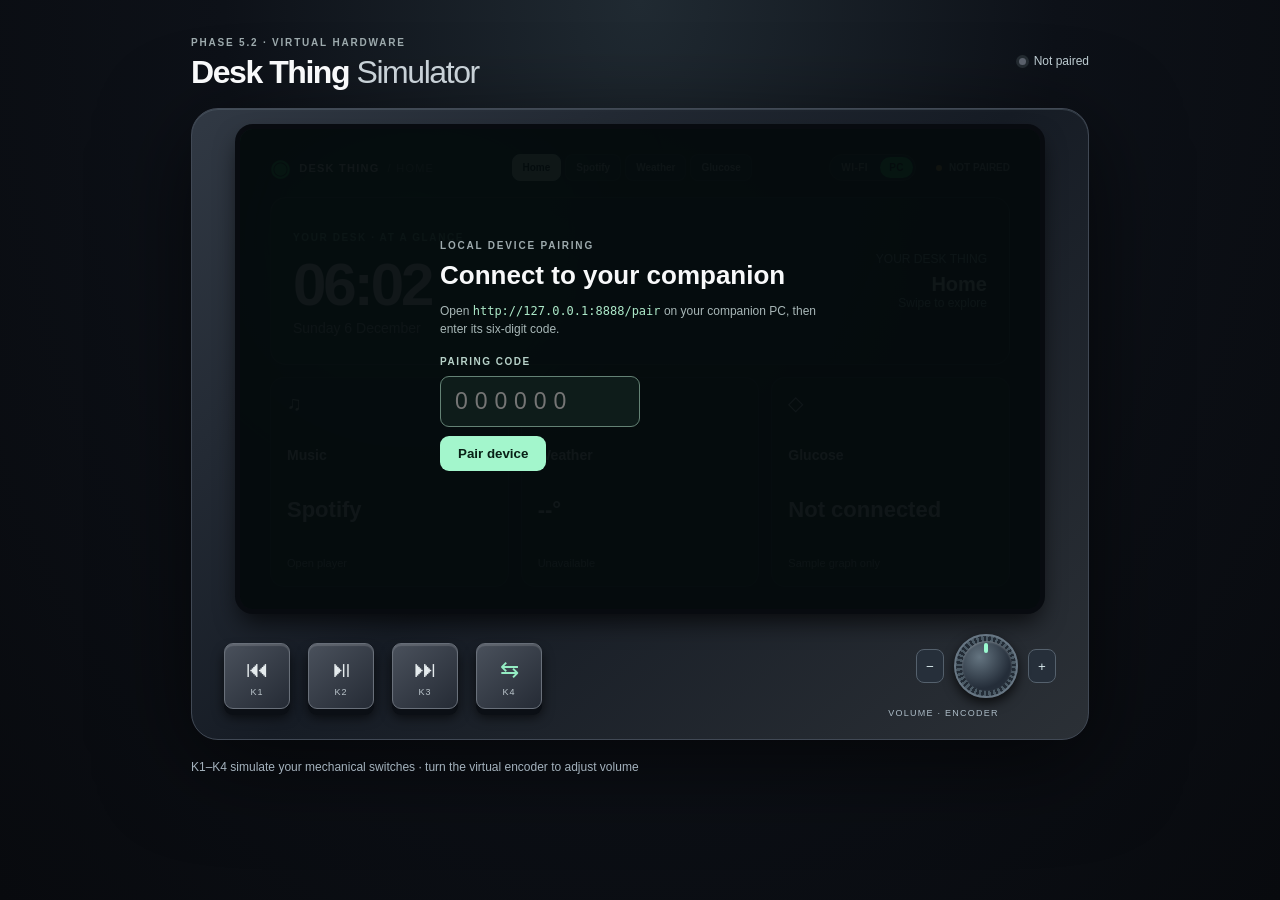
==== templates/device.html @ 60073bb5 "build: serve versioned glucose chart renderer to simulator" ====
<!doctype html>
<html lang="en">
<head>
<meta charset="utf-8">
<meta name="viewport" content="width=device-width,initial-scale=1">
<title>Desk Thing · Multi-Dashboard Preview</title>
<!-- The physical-device preview now uses the same screen design as the original player. -->
<link rel="stylesheet" href="/static/ui.css?v=5.1">
<link rel="stylesheet" href="/static/device.css?v=5.1">
<link rel="stylesheet" href="/static/desk-dashboard.css?v=0.5">
<script src="/static/device.js?v=5.2" defer></script>
<script src="/static/glucose-history.js?v=0.2" defer></script>
<script src="/static/glucose-chart.js?v=0.5" defer></script>
<script src="/static/desk-dashboard.js?v=0.5" defer></script>
</head>
<body>
<main class="simulator">
  <header class="intro"><div><span class="eyebrow">PHASE 5.2 · VIRTUAL HARDWARE</span><h1>Desk Thing <span>Simulator</span></h1></div><div class="connect-indicator"><i id="networkDot"></i><span id="networkText">Not paired</span></div></header>
  <div class="shell" id="shell">
    <section class="screen" aria-label="800 by 480 touchscreen simulator">
      <div class="surface">
        <header class="topbar">
          <div class="brand"><span class="brand-dot">◉</span> DESK THING <span class="brand-sub">/ SPOTIFY</span></div>
          <div class="topright"><div class="mode-switch" role="group" aria-label="Playback source"><button type="button" id="modeSpotify" class="mode-choice" aria-pressed="false">WI-FI</button><button type="button" id="modePC" class="mode-choice active" aria-pressed="true">PC</button></div><span class="connection"><i id="statusLamp"></i><span id="connectionText">PAIRING</span></span></div>
        </header>
        <div class="content">
          <div class="art-frame" id="artFrame"><div class="art-fallback" id="fallback">♫</div><img id="cover" alt="Album artwork" crossorigin="anonymous" hidden></div>
          <div class="details"><div class="overline">NOW PLAYING</div><h1 id="track">Waiting for companion</h1><p id="artist">Pair the simulated device to continue</p><p class="album" id="album"></p>
            <div class="timeline"><div class="progress-line"><div id="progressFill"></div></div><div class="time-row"><span id="elapsed">0:00</span><span id="duration">0:00</span></div></div>
            <div class="transport">
              <button id="back" type="button" class="transport-btn" aria-label="Previous track" title="Previous (K1)"><svg viewBox="0 0 24 24" aria-hidden="true"><rect x="3" y="5" width="2.5" height="14" rx=".6"/><path d="M12 5 5.8 12 12 19V5Zm8 0-6.2 7 6.2 7V5Z"/></svg></button>
              <button id="play" type="button" class="play-btn" aria-label="Play" title="Play/Pause (K2)"><svg viewBox="0 0 24 24" aria-hidden="true"><path d="M6.5 4.5c0-.5.55-.8.99-.5L19.4 11.5c.39.25.39.75 0 1L7.49 20c-.44.3-.99 0-.99-.5V4.5Z"/></svg></button>
              <button id="next" type="button" class="transport-btn" aria-label="Next track" title="Next (K3)"><svg viewBox="0 0 24 24" aria-hidden="true"><rect x="18.5" y="5" width="2.5" height="14" rx=".6"/><path d="M4 5 10.2 12 4 19V5Zm8 0 6.2 7-6.2 7V5Z"/></svg></button>
            </div>
          </div>
        </div>
        <div class="bottom"><div class="device-name"><span class="device-icon">▣</span><span id="deviceName">No playback device</span></div><div class="volume-group"><span id="volumeSource" class="volume-source">SPOTIFY</span><span class="vol-icon" id="volumeIcon" role="img" aria-label="Volume unavailable"></span><input id="volume" type="range" min="0" max="100" value="20" aria-label="Spotify volume"><span id="volumeLabel">--%</span></div></div>
        <div class="pair-overlay" id="pairOverlay"><form id="pairForm" class="pair-box"><span class="eyebrow">LOCAL DEVICE PAIRING</span><h3>Connect to your companion</h3><p>Open <code>http://127.0.0.1:8888/pair</code> on your companion PC, then enter its six-digit code.</p><label for="code">PAIRING CODE</label><input id="code" name="code" inputmode="numeric" maxlength="6" autocomplete="one-time-code" pattern="[0-9]{6}" placeholder="000000" required><button type="submit">Pair device</button><div class="pair-error" id="pairError" role="alert"></div></form></div>
      </div>
    </section>
    <div class="hardware"><div class="key-set">
      <button class="key" data-action="previous" title="Key 1 · Previous"><span>⏮</span><small>K1</small></button>
      <button class="key" data-action="toggle" title="Key 2 · Play/Pause"><span>⏯</span><small>K2</small></button>
      <button class="key" data-action="next" title="Key 3 · Next"><span>⏭</span><small>K3</small></button>
      <button class="key mode-key" data-action="mode" title="Key 4 · PC / Wi-Fi"><span>⇆</span><small>K4</small></button>
    </div><div class="knob-group"><button class="adjust" id="volDown" title="Encoder left">−</button><button id="knob" class="knob" aria-label="Volume encoder; mouse wheel adjusts volume"><span class="indicator"></span><span class="knob-core"></span></button><button class="adjust" id="volUp" title="Encoder right">+</button><small>VOLUME · ENCODER</small></div></div>
  </div>
  <footer><span id="hint" role="status">K1–K4 simulate your mechanical switches · turn the virtual encoder to adjust volume</span><button id="disconnect" hidden>Forget pairing on this browser</button></footer>
</main>
</body>
</html>
---- static/ui.css ----
:root { color-scheme:dark; font-family: Inter,Segoe UI,Arial,sans-serif; background:#0c1012; color:#f8f9fa; --ambient-rgb: 30, 215, 96; --ambient-soft-rgb: 65, 238, 126; }
* { box-sizing:border-box }
.workspace { max-width:920px; width:100%; padding:28px 18px 34px }
/* The browser page remains neutral; album-reactive colour lives ONLY inside .device. */
body { margin:0; min-height:100vh; display:grid; place-items:center; background:radial-gradient(circle at 50% 13%,#1a2022 0,#101719 47%,#090b0d 100%); }
.workspace { position:relative; }

.top-note { display:flex; align-items:center; gap:10px; color:#c5cecb; font-size:13px; padding:0 9px 15px; }
.top-note span:last-child { margin-left:auto; color:#87938d; font-size:12px }
.dot { width:7px; height:7px; background:#1ed760; border-radius:50%; box-shadow:0 0 12px #1ed760a8 }
.device { margin:auto; width:800px; max-width:100%; aspect-ratio:5/3; background:#040506; border:9px solid #22282a; border-radius:24px; box-shadow:0 28px 80px #000a, inset 0 0 0 1px #ffffff16; overflow:hidden; }
.surface { position:relative; height:100%; background:radial-gradient(ellipse at 33% 34%, rgba(var(--ambient-rgb),0.18), #0c1315 60%, #0b0f12 100%); padding:25px 30px 22px; display:flex; flex-direction:column; overflow:hidden; transition: background 700ms ease; }
.surface::before { content:""; position:absolute; inset:-5% auto auto -7%; width:74%; height:82%; pointer-events:none; background:radial-gradient(circle at 38% 34%, rgba(var(--ambient-rgb),0.28) 0, rgba(var(--ambient-rgb),0.14) 24%, transparent 58%); filter: blur(28px); opacity:.85; transform:scale(1); transition: background 700ms ease, opacity 250ms ease, transform 250ms ease; }
body.is-playing .surface::before { animation: ambient-breathe 3.2s ease-in-out infinite; }
.surface > * { position:relative; z-index:1; }
.topbar { display:flex; align-items:center; justify-content:space-between; color:#c7cfca; font-size:11px; font-weight:800; letter-spacing:1.25px }
.brand { color:#f0f5f0; display:flex; align-items:center; gap:8px }
.brand-dot { color:#1ed760; font-size:23px; line-height:0 }
.brand-sub { color:#71837c; font-weight:500 }
.topright { display:flex; align-items:center; gap:20px }
.mode { color:#1ed760; font-size:10px }
.connection { display:flex; align-items:center; gap:7px; color:#a8b6af; font-size:10px; letter-spacing:0 }
.connection i { background:#e3aa43; width:6px; height:6px; border-radius:100% }
.connection i.online { background:#1ed760 }
.content { display:flex; align-items:center; gap:33px; flex:1; min-height:0; padding:18px 0 11px }
.art-frame { position:relative; width:242px; aspect-ratio:1; flex:none; background:linear-gradient(135deg,#28423a,#111d1c); border-radius:8px; overflow:hidden; box-shadow:0 12px 27px #0008, 0 0 0 1px rgba(255,255,255,0.04) inset; transition: box-shadow 500ms ease; }
.art-frame::after { content:""; position:absolute; inset:-10px; border-radius:16px; pointer-events:none; box-shadow:0 0 0 rgba(var(--ambient-rgb),0); opacity:.0; transition: box-shadow 500ms ease, opacity 300ms ease; }
body.is-playing .art-frame::after { box-shadow:0 0 30px rgba(var(--ambient-rgb),0.32); opacity:1; animation: ambient-breathe 3.2s ease-in-out infinite; }
.art-frame img { width:100%; height:100%; object-fit:cover; position:absolute; inset:0 }
.art-fallback { display:grid; place-items:center; height:100%; font-size:90px; color:#76998d }
.details { flex:1; min-width:0 }
.overline { color:#1ed760; font-size:10px; font-weight:800; letter-spacing:2.2px; margin-bottom:11px }
h1 { font-size:32px; line-height:1.1; letter-spacing:-.7px; margin:0 0 8px; white-space:nowrap; overflow:hidden; text-overflow:ellipsis }
p { margin:0 }
#artist { color:#e1e6e4; font-size:17px; white-space:nowrap; overflow:hidden; text-overflow:ellipsis }
.album { color:#82928c; font-size:12px; height:22px; padding-top:5px; white-space:nowrap; overflow:hidden; text-overflow:ellipsis }
.timeline { margin-top:27px }
.progress-line { height:4px; background:#39433f; border-radius:10px; overflow:hidden }
#progressFill { height:100%; width:0; background:#1ed760; border-radius:10px; }
.time-row { display:flex; justify-content:space-between; color:#8f9c95; font-size:10px; margin-top:9px; font-variant-numeric:tabular-nums }
/* Transport uses fixed symmetrical columns; icons render consistently on any browser. */
.transport { display:grid; grid-template-columns:36px 56px 36px; justify-content:center; align-items:center; gap:26px; margin-top:9px }
button { cursor:pointer; font-family:inherit }
.transport-btn, .play-btn { display:grid; place-items:center; padding:0; line-height:0; flex:none }
.transport-btn { background:none; color:#d8dfdc; border:0; border-radius:8px; width:36px; height:36px }
.transport-btn svg { display:block; width:23px; height:23px; fill:currentColor }
.transport-btn:hover { color:#1ed760 }
.play-btn { background:#1ed760; color:#092315; border:0; border-radius:50%; width:56px; height:56px; box-shadow:0 4px 20px #1ed76022 }
.play-btn svg { display:block; width:28px; height:28px; fill:currentColor }
.play-btn:hover { background:#56f48e }
.transport-btn:focus-visible, .play-btn:focus-visible { outline:2px solid #fff; outline-offset:3px }
button:disabled { opacity:.4; cursor:not-allowed }
.bottom { border-top:1px solid #ffffff16; padding-top:14px; display:flex; justify-content:space-between; align-items:center; gap:20px; font-size:12px; color:#a9b7af }
.device-name,.volume-group { display:flex; align-items:center; gap:10px }
.device-icon { color:#1ed760; font-size:21px }
.volume-group { width:275px; gap:8px; flex-shrink:0 }
.volume-source { font-size:9px; font-weight:700; letter-spacing:.65px; color:#a9bab0; width:52px; flex:none; }
.vol-icon { display:grid; place-items:center; flex:none; width:26px; height:26px; color:#b4c0bd }
.vol-icon svg { display:block; width:23px; height:23px; fill:none; stroke:currentColor; stroke-width:1.9; stroke-linecap:round; stroke-linejoin:round }
#volume { flex:1; min-width:32px; width:auto; accent-color:#1ed760 }
#volumeLabel { min-width:34px; font-size:11px; font-variant-numeric:tabular-nums; text-align:right }
.overlay { position:absolute; inset:0; background:#0b1012e8; display:grid; place-items:center; z-index:2; text-align:center; padding:20px }
.overlay[hidden] { display:none }
.overlay-inner { max-width:360px }
.overlay h2 { font-size:26px; margin:0 0 12px }
.overlay p { font-size:14px; line-height:1.5; color:#b8c3bd }
.overlay a { background:#1ed760; border-radius:999px; color:#062010; font-weight:bold; text-decoration:none; padding:13px 22px; display:inline-block; margin-top:20px }
.below { display:flex; gap:20px; align-items:center; justify-content:space-between; padding:22px 8px 0 }
.below div { display:flex; flex-direction:column; gap:6px }
.below strong { font-size:13px }
.below span { font-size:12px; color:#84958c }
.below button { background:#28352e; color:#d6e1d9; border:1px solid #43554b; padding:10px 16px; border-radius:8px; white-space:nowrap }
.helper { color:#6b8175; font-size:12px; padding:14px 8px; line-height:1.5 }
@keyframes ambient-breathe { 0%,100% { transform: scale(1); opacity:.82; } 50% { transform: scale(1.025); opacity:1; } }
@media (max-width:830px) { .device{ border-width:5px; border-radius:14px } .surface{padding:3.2% 4% 2.5%} .content{gap:4%;padding:2% 0} .art-frame{width:33%} h1{font-size:clamp(14px,3.9vw,32px)} #artist{font-size:clamp(10px,2vw,17px)} .album{font-size:clamp(9px,1.5vw,12px)} .timeline{margin-top:4%}.transport{margin-top:1%}.transport{grid-template-columns:clamp(24px,4vw,36px) clamp(34px,7vw,56px) clamp(24px,4vw,36px);gap:clamp(9px,3vw,26px)} .play-btn{width:clamp(34px,7vw,56px);height:clamp(34px,7vw,56px)} .play-btn svg{width:clamp(18px,3.5vw,28px);height:clamp(18px,3.5vw,28px)} .transport-btn{width:clamp(24px,4vw,36px);height:clamp(24px,4vw,36px)} .transport-btn svg{width:clamp(14px,2.9vw,23px);height:clamp(14px,2.9vw,23px)} .bottom{padding-top:1%;font-size:clamp(9px,1.5vw,12px)} .volume-group{width:40%}.volume-source{font-size:clamp(6px,1vw,9px);width:clamp(33px,5vw,52px)} .topright{gap:8px} .brand-sub{display:none} }

/* Phase 2.1 — on-demand device recovery */
.below .bottom-actions { flex-direction:row; gap:10px; align-items:center; }
.device-picker { margin:12px 8px 0; padding:12px; border:1px solid #365045; border-radius:10px; background:#17211e; }
.device-picker[hidden] { display:none; }
.device-picker h2 { font-size:14px; margin:0 0 6px; }
.device-picker p { color:#aabdb3; font-size:12px; margin:0 0 8px; }
.device-option { display:flex; flex-direction:row; justify-content:space-between; gap:8px; align-items:center; padding:9px 0; border-top:1px solid #ffffff18; }
.device-option span { font-size:12px; color:#dae5de; }
.device-option button { color:#112718; background:#1ed760; padding:7px 11px; border:0; border-radius:7px; font-size:12px; }
.device-option button:disabled { opacity:.4; }
@media(max-width:600px) { .below { flex-wrap:wrap; } .below .bottom-actions { gap:6px; } .below button { padding:7px 9px; } }

/* Align every action-button label independently of browser font metrics. */
.below button, .device-option button { display:inline-flex; align-items:center; justify-content:center; text-align:center; line-height:1.2 }

/* Phase 2.5: distinguish a pending skip from stale track metadata. */
.art-frame.is-changing img { opacity:.5; }
.details.is-changing #track { color:#dde7e2; }
.details.is-changing .overline { color:#91a89b; }

/* Phase 3.1: compact playback-mode selection and true sound-reactive ambient strength. */
.mode-switch { display:flex; align-items:center; gap:3px; padding:2px; background:#19231f; border:1px solid #344138; border-radius:999px; }
.mode-choice { border:0; background:transparent; color:#9daea5; border-radius:999px; padding:5px 9px; font-size:10px; font-weight:800; letter-spacing:.5px; line-height:1.1; }
.mode-choice.active { background:#1ed760; color:#092315; }
.mode-choice:focus-visible {outline:2px solid #fff; outline-offset:2px;}
.audio-diagnostic {padding-top:3px; opacity:.8;}
body.pc-audio.is-playing .surface::before { animation:none; opacity:calc(.48 + var(--meter-strength, 0) * .43); transform:scale(calc(1 + var(--meter-strength, 0) * .045)); transition:opacity 135ms linear, transform 135ms linear, background 700ms ease; }
body.pc-audio.is-playing .art-frame::after { animation:none; opacity:calc(.32 + var(--meter-strength, 0) * .55); transition:opacity 135ms linear, box-shadow 500ms ease; }
@media(max-width:830px) { .mode-choice {padding:3px 5px; font-size:8px;} .topright {gap:6px;} }
@media(prefers-reduced-motion:reduce) { body.is-playing .surface::before, body.is-playing .art-frame::after {animation:none;} }
---- static/device.css ----
/* Phase 5.1: simulator enclosure only. Everything inside .surface inherits the
   same 800×480 screen CSS used by the original / player. */
:root{color-scheme:dark}
body{display:block;margin:0;min-height:100vh;background:radial-gradient(ellipse at 50% 0%,#202a32 0%,#0d1118 46%,#080a0e 100%)}
.simulator{width:min(930px,100%);margin:0 auto;padding:32px 16px 50px}
.intro{display:flex;justify-content:space-between;align-items:center;gap:14px;margin:0 auto 18px}
.intro h1{font-size:clamp(22px,3vw,32px);font-weight:750;margin:5px 0 0;letter-spacing:-.045em;white-space:normal;overflow:visible}
.intro h1 span{font-weight:350;color:#c8d1d7}
.eyebrow{font-size:10px;letter-spacing:.18em;color:#9daaad;font-weight:800}
.connect-indicator{font-size:12px;color:#bdcbd1;display:flex;gap:8px;align-items:center;white-space:nowrap}
.connect-indicator i{background:#60666f;border-radius:50%;width:7px;height:7px;display:inline-block;box-shadow:0 0 0 3px #232a30}
.connect-indicator.online i{background:#67e6a2;box-shadow:0 0 12px #67e6a277}
.shell{background:linear-gradient(140deg,#313944,#161c25 50%,#2b3036);padding:20px 22px 20px;border-radius:27px;box-shadow:0 22px 90px #0009,inset 0 1px #61707a65;border:1px solid #414955;--meter-strength:0}
.screen{width:800px;max-width:100%;aspect-ratio:5/3;margin:0 auto;position:relative;overflow:hidden;border-radius:13px;background:#0b0f12;box-shadow:0 0 0 5px #080b10,0 12px 25px #000b;isolation:isolate}
.screen .surface{width:100%;height:100%;}
/* A local preview should never stretch the standard UI beyond its intended 800×480 dimensions. */
.screen .brand-sub{color:#71837c}
.screen .device-name{min-width:0}
.screen #deviceName{max-width:260px;white-space:nowrap;overflow:hidden;text-overflow:ellipsis}
.screen .art-frame.is-changing img{opacity:.42}
.screen .details.is-changing #track{color:#dce8df}
.screen .play-btn{transition:transform .12s ease,box-shadow .13s ease}
.screen .play-btn:active{transform:scale(.94)}
.hardware{display:flex;align-items:center;justify-content:space-between;padding:25px 10px 1px;gap:16px}
.key-set{display:flex;gap:clamp(8px,1.8vw,18px)}
.key{display:flex;align-items:center;justify-content:center;flex-direction:column;gap:4px;width:clamp(46px,6vw,66px);height:clamp(48px,6vw,66px);background:linear-gradient(140deg,#4a515c,#252b35);border:1px solid #69707a;border-radius:9px;color:#e5ebed;box-shadow:inset 0 2px 1px #ffffff25,0 6px 0 #0b0f15,0 8px 12px #000a;font-size:23px}
.key small{font-size:9px;color:#bbc5cb;letter-spacing:.1em}.key:active,.key.pressed{transform:translateY(4px);box-shadow:inset 0 2px 8px #0008,0 2px 0 #0b0f15}.mode-key span{color:#94ecc2}
.knob-group{display:flex;align-items:center;justify-content:flex-end;gap:10px;flex-wrap:wrap;max-width:225px}.knob-group>small{width:100%;text-align:center;font-size:9px;letter-spacing:.14em;color:#acbcc7}
.knob{width:64px;height:64px;border-radius:50%;border:2px solid #687784;background:repeating-conic-gradient(#4b5a65 0deg 5deg,#222b35 5deg 10deg);box-shadow:0 5px 12px #000b;display:grid;place-items:center;position:relative;transform:rotate(var(--knob-rotation,0deg));transition:transform .16s ease}.knob-core{width:50px;height:50px;border-radius:50%;background:radial-gradient(circle at 35% 32%,#647480,#242d39 67%);box-shadow:inset 0 1px 2px #ffffff44}.indicator{position:absolute;width:4px;height:10px;background:#9af9cf;z-index:2;top:7px;left:calc(50% - 2px);border-radius:2px}
.adjust{background:#262f3a;border:1px solid #55616d;color:#d6e6ea;border-radius:8px;width:28px;height:34px}
.simulator footer{margin-top:20px;display:flex;justify-content:space-between;gap:14px;align-items:center;font-size:12px;color:#a4b2bd}.simulator footer button{border:1px solid #434f5d;border-radius:9px;background:#171e29;color:#d8e5e8;padding:9px 12px}
.pair-overlay{position:absolute;inset:0;background:#050b0df2;z-index:10;display:grid;place-items:center;padding:20px}.pair-overlay[hidden]{display:none}
.pair-box{width:min(400px,100%);display:flex;flex-direction:column;align-items:flex-start;gap:9px}.pair-box h3{font-size:26px;line-height:1.2;margin:0}.pair-box p{font-size:12px;line-height:1.5;color:#a8b7b7;margin:2px 0 9px}.pair-box code{color:#ace8c8}.pair-box label{font-size:10px;letter-spacing:.15em;color:#b7d1c8;font-weight:700}.pair-box input{padding:11px 14px;border:1px solid #648275;background:#0e1c1a;border-radius:9px;color:#fff;letter-spacing:.3em;font-size:23px;width:200px}.pair-box button{padding:10px 18px;border:0;border-radius:9px;background:#a3f6cc;color:#082016;font-weight:700}.pair-error{font-size:12px;color:#ffb4a8;min-height:18px}
@media(max-width:850px){.simulator{padding:15px 10px 45px}.shell{padding:14px 14px 18px;border-radius:18px}.hardware{padding:19px 0 1px}.screen .surface{padding:3.2% 4% 2.5%}.screen .content{gap:4%;padding:2% 0}.screen .art-frame{width:33%}.screen .details h1{font-size:clamp(14px,3.9vw,32px)}.screen .timeline{margin-top:4%}.screen .transport{margin-top:1%}.screen .bottom{padding-top:1%}.screen .volume-group{width:40%}.screen .brand-sub{display:none}}
@media(max-width:580px){.hardware{gap:6px}.knob-group{gap:4px}.knob{width:48px;height:48px}.knob-core{width:37px;height:37px}.indicator{top:5px}.key-set{gap:6px}.key{font-size:17px;width:39px;height:44px}.key small{font-size:8px}.intro{margin-bottom:15px}.simulator footer{font-size:10px;flex-wrap:wrap}.pair-box h3{font-size:18px}.pair-box p{font-size:10px}.pair-box input{font-size:16px;padding:7px}.screen .content{gap:8px}.screen .topbar{font-size:8px}.screen .details h1{font-size:15px}.screen #artist{font-size:10px}.screen .album{font-size:9px}.screen .timeline{margin-top:5px}}
---- static/desk-dashboard.css ----
/* Multi-dashboard preview. The existing 800x480 Spotify view stays unchanged. */
.screen .desk-tabs{display:flex;align-items:center;gap:4px;margin:0 10px;min-width:0}
.screen .desk-tab{font-size:10px;font-weight:750;letter-spacing:0;border:1px solid #ffffff1d;border-radius:8px;padding:7px 10px;background:#ffffff09;color:#b5c5c2;white-space:nowrap}
.screen .desk-tab[aria-selected="true"]{background:#d0fce1;color:#092117;border-color:#d0fce1}
.screen .desk-tab:focus-visible,.screen .desk-card:focus-visible,.screen .desk-range:focus-visible{outline:2px solid #fff;outline-offset:2px}
.screen .surface[data-desk-page]:not([data-desk-page="spotify"])>.content,
.screen .surface[data-desk-page]:not([data-desk-page="spotify"])>.bottom{display:none}
.screen .desk-view{flex:1;min-height:0;display:none;margin-top:16px;overflow:hidden}
.screen .surface[data-desk-page]:not([data-desk-page="spotify"])>.desk-view{display:block}
.screen .desk-panel{height:100%;min-height:0}
.screen .desk-panel[hidden]{display:none}
.screen .desk-kicker{font-size:10px;font-weight:800;letter-spacing:1.6px;color:#81cfa9;text-transform:uppercase}
.screen .desk-heading{font-size:25px;margin:4px 0 5px;line-height:1.1;font-weight:750;letter-spacing:-.8px}
.screen .desk-muted{color:#9cafb1;font-size:12px}
.screen .desk-hero{height:43%;border:1px solid #ffffff20;border-radius:16px;padding:20px 22px;background:linear-gradient(112deg,#203a33cc,#0b1b1b9c);display:flex;justify-content:space-between;align-items:center}
.screen .desk-clock{font-size:60px;font-weight:650;letter-spacing:-3px;line-height:1.05;margin:8px 0 4px;font-variant-numeric:tabular-nums}
.screen .desk-date{font-size:14px;color:#b4cac4}
.screen .desk-hero-note{text-align:right;max-width:180px;color:#a7cbc0;font-size:12px}
.screen .desk-hero-note strong{display:block;margin-top:7px;font-size:20px;color:#e7f8ef}
.screen .desk-cards{height:calc(57% - 12px);display:grid;grid-template-columns:repeat(3,minmax(0,1fr));gap:12px;margin-top:12px}
.screen .desk-card{display:flex;flex-direction:column;align-items:flex-start;justify-content:space-between;text-align:left;min-width:0;border-radius:14px;border:1px solid #ffffff1b;color:#e6f5ec;background:#17241fbf;padding:15px 16px}
.screen .desk-card:hover{background:#203830}
.screen .desk-card strong{font-size:14px}
.screen .desk-card .desk-card-value{font-size:22px;font-weight:750;white-space:nowrap;overflow:hidden;text-overflow:ellipsis;width:100%}
.screen .desk-card small{font-size:11px;color:#a4bcb1;line-height:1.35;white-space:nowrap;overflow:hidden;text-overflow:ellipsis;max-width:100%}
.screen .desk-card .desk-card-icon{font-size:20px;line-height:1}
.screen .desk-panel-head{display:flex;align-items:center;justify-content:space-between;gap:8px;margin-bottom:13px}
.screen .desk-panel-head h2{font-size:23px;line-height:1.15;margin:3px 0 4px}
.screen .desk-weather-search{display:flex;gap:6px;align-items:center}
.screen .desk-weather-search input{width:136px;min-width:0;background:#11201c;border:1px solid #3b584e;color:#fff;border-radius:8px;padding:8px;font-size:12px}
.screen .desk-weather-search button{background:#c7f7d9;color:#10251b;border:0;padding:8px 11px;border-radius:8px;font-size:11px;font-weight:700}
.screen .desk-weather-current{display:grid;grid-template-columns:1.15fr 1fr;gap:14px}
.screen .desk-weather-focus{border:1px solid #ffffff19;border-radius:13px;padding:16px;background:#132923bd;display:flex;align-items:center;gap:14px;min-height:126px}
.screen .desk-weather-icon{font-size:52px;min-width:57px;text-align:center}
.screen .desk-temp{font-size:49px;line-height:1.05;font-weight:700;letter-spacing:-2px}
.screen .desk-weather-meta{display:grid;grid-template-columns:1fr 1fr;gap:8px}
.screen .desk-stat{border-radius:11px;border:1px solid #ffffff17;background:#ffffff07;padding:12px}
.screen .desk-stat small{display:block;color:#9eb4aa;font-size:10px;margin-bottom:6px}
.screen .desk-stat strong{font-size:16px;font-variant-numeric:tabular-nums}
.screen .desk-forecast{margin-top:13px}
.screen .desk-hourly{display:grid;grid-template-columns:repeat(5,minmax(0,1fr));gap:8px;margin-top:7px}
.screen .desk-hour{border:1px solid #ffffff16;border-radius:9px;background:#101d1af0;padding:9px;text-align:center;min-width:0}
.screen .desk-hour span{display:block;font-size:11px;color:#adc4ba}
.screen .desk-hour strong{display:block;font-size:16px;margin:4px 0}
.screen .desk-hour small{display:block;font-size:10px;color:#83bfac}
.screen .desk-weather-note{margin-top:7px;color:#a2b8ad;font-size:10px}
.screen .desk-glucose-info{display:flex;gap:15px;align-items:center;justify-content:space-between;padding:13px 17px;border:1px solid #42605a;border-radius:12px;background:#142c29}
.screen .desk-glucose-info strong{font-size:22px}
.screen .desk-glucose-info p{font-size:11px;color:#b9cdc5;line-height:1.4;margin-top:3px}
.screen .desk-demo-badge{flex-shrink:0;border:1px solid #e2c486;color:#ffe6ae;padding:6px 9px;border-radius:6px;font-size:10px;font-weight:800;letter-spacing:.5px}
.screen .desk-chart-head{display:flex;justify-content:space-between;align-items:center;margin:14px 0 8px}
.screen .desk-chart-head strong{font-size:12px}
.screen .desk-chart-range{display:flex;gap:5px}
.screen .desk-range{padding:5px 9px;border:1px solid #ffffff26;background:#152521;color:#a8c4b7;border-radius:7px;font-size:11px}
.screen .desk-range[aria-pressed="true"]{background:#c7f7d9;color:#10251b}
.screen .desk-plot{height:155px;border:1px solid #ffffff24;border-radius:11px;padding:6px 9px;background:linear-gradient(180deg,#1b3230a5,#0b1918bd);position:relative}
.screen .desk-plot svg{width:100%;height:100%;display:block}
.screen .desk-plot-watermark{position:absolute;top:10px;right:13px;color:#e8c888;font-size:10px;letter-spacing:.7px;font-weight:800;pointer-events:none}
.screen .desk-plot-axis{display:flex;justify-content:space-between;font-size:10px;color:#a3b6af;margin-top:5px}
.screen .desk-glucose-footer{font-size:11px;color:#b1c3ba;margin-top:8px}
@media(max-width:850px){
 .screen .desk-tabs{gap:2px;margin:0 4px}
 .screen .desk-tab{font-size:clamp(5px,1.1vw,9px);padding:4px 5px}
 .screen .desk-view{margin-top:2%}
 .screen .desk-hero{padding:3%}
 .screen .desk-clock{font-size:clamp(28px,7vw,60px)}
 .screen .desk-card{padding:8%}
 .screen .desk-card strong{font-size:clamp(9px,1.8vw,14px)}
 .screen .desk-card .desk-card-value{font-size:clamp(11px,2.5vw,22px)}
 .screen .desk-card small,.screen .desk-muted{font-size:clamp(7px,1.3vw,12px)}
 .screen .desk-panel-head h2{font-size:clamp(13px,2.7vw,23px)}
 .screen .desk-weather-current{gap:2%}
 .screen .desk-weather-focus{min-height:0;padding:3%}
 .screen .desk-weather-icon{font-size:clamp(19px,6vw,52px);min-width:0}
 .screen .desk-temp{font-size:clamp(18px,6vw,49px)}
 .screen .desk-stat{padding:5%}
 .screen .desk-hour{padding:5%}
 .screen .desk-weather-search input{width:clamp(75px,16vw,136px);font-size:9px;padding:5px}
 .screen .desk-weather-search button{font-size:9px;padding:6px}
 .screen .desk-plot{height:clamp(75px,19vw,155px)}
 .screen .desk-glucose-info{padding:2%}
 .screen .desk-glucose-info strong{font-size:clamp(13px,3vw,22px)}
 .screen .desk-glucose-info p,.screen .desk-glucose-footer{font-size:clamp(7px,1.2vw,11px)}
}

/* Local-only historical import controls: do not send CSV to the device API. */
.screen .desk-glucose-actions{display:flex;align-items:center;gap:6px;margin-left:auto;flex-shrink:0}
.screen .desk-glucose-actions select,.screen .desk-glucose-actions button,.screen .desk-csv-import{
  border:1px solid #6b9682;background:#142d25;color:#d1f3e0;border-radius:7px;
  padding:6px 8px;font-size:10px;font-weight:700;white-space:nowrap;cursor:pointer
}
.screen .desk-glucose-actions select{max-width:100px}
.screen .desk-csv-import{position:relative;display:inline-flex;align-items:center}
.screen .desk-csv-import input{
  position:absolute;width:1px;height:1px;overflow:hidden;opacity:0;pointer-events:none
}
.screen .desk-csv-import:focus-within{outline:2px solid #fff;outline-offset:2px}
.screen .desk-glucose-actions button[hidden]{display:none}
.screen .desk-glucose-info p{white-space:normal}
@media(max-width:850px) {
  .screen .desk-glucose-actions{gap:2px}
  .screen .desk-glucose-actions select,.screen .desk-glucose-actions button,.screen .desk-csv-import{font-size:clamp(6px,1.0vw,10px);padding:3px 4px}
  .screen .desk-glucose-actions select{max-width:68px}
}

/* When the configured live source takes precedence, hide offline CSV controls. */
.screen .desk-glucose-actions[hidden]{display:none}


/* Glucose v0.4: Spotify-inspired, compact hero and uncluttered trend chart.
   Intentionally scoped to Glucose; Home/Weather/Spotify are untouched. */
.screen #desk-glucose{
  display:flex;
  flex-direction:column;
  min-height:0;
}
.screen #desk-glucose[hidden]{display:none}
.screen #desk-glucose .desk-panel-head{
  flex:none;
  min-height:46px;
  margin-bottom:10px;
  align-items:center;
}
.screen #desk-glucose .desk-panel-head h2{
  margin:4px 0 0;
  font-size:23px;
  line-height:1.1;
  letter-spacing:-.65px;
}
.screen #desk-glucose .desk-panel-head .desk-muted{
  margin-top:3px;
  font-size:10px;
  max-width:250px;
}
.screen #desk-glucose .desk-panel-head .desk-muted:empty{display:none}
.screen #desk-glucose .desk-demo-badge{
  border:1px solid #8f7860;
  background:#4f3e272e;
  color:#eed2a2;
  border-radius:999px;
  padding:7px 11px;
  font-size:10px;
  font-weight:800;
  letter-spacing:.6px;
  line-height:1;
}
.screen #desk-glucose[data-feed-status="live"] .desk-demo-badge{
  color:#9cf5c1;
  border-color:#56846a;
  background:#163526;
}
.screen #desk-glucose[data-feed-status="live"] .desk-demo-badge::before{
  content:"";
  display:inline-block;
  vertical-align:middle;
  width:6px;
  height:6px;
  border-radius:50%;
  background:#5ef5a3;
  margin-right:7px;
  box-shadow:0 0 10px #40dc884d;
}
.screen #desk-glucose[data-feed-status="stale"] .desk-demo-badge,
.screen #desk-glucose[data-feed-status="offline"] .desk-demo-badge{
  color:#ffd6a2;
  border-color:#997a52;
  background:#50301c54;
}
.screen #desk-glucose .desk-glucose-info{
  flex:none;
  min-height:116px;
  background:linear-gradient(110deg,#19352bde,#0e201df0 90%);
  border:1px solid #ffffff20;
  border-radius:13px;
  padding:16px 22px 13px;
  align-items:center;
  justify-content:flex-start;
}
.screen #desk-glucose .desk-glucose-primary{min-width:0;width:100%}
.screen #desk-glucose .desk-glucose-readout{
  display:flex;
  align-items:baseline;
  gap:10px;
  white-space:nowrap;
}
.screen #desk-glucose .desk-glucose-readout strong{
  display:block;
  font-size:66px;
  line-height:1;
  font-weight:750;
  letter-spacing:-2.4px;
  font-variant-numeric:tabular-nums;
  color:#f4fff8;
}
.screen #desk-glucose .desk-glucose-unit{
  color:#a5c0b5;
  font-size:15px;
  font-weight:600;
  letter-spacing:0;
  margin-left:1px;
}
.screen #desk-glucose .desk-glucose-trend{
  font-size:48px;
  line-height:.8;
  font-weight:500;
  color:#7fe8b0;
  margin-left:15px;
  align-self:center;
}
.screen #desk-glucose .desk-glucose-reading-note{
  margin-top:7px;
  color:#9ab7a9;
  font-size:11px;
  font-variant-numeric:tabular-nums;
  white-space:nowrap;
  overflow:hidden;
  text-overflow:ellipsis;
}
.screen #desk-glucose[data-feed-status="stale"] .desk-glucose-readout strong,
.screen #desk-glucose[data-feed-status="offline"] .desk-glucose-readout strong{
  color:#c4c8c5;
}
.screen #desk-glucose .desk-chart-head{
  flex:none;
  margin:13px 0 8px;
  min-height:24px;
}
.screen #desk-glucose .desk-chart-head strong{
  color:#a9bcaf;
  font-size:10px;
  letter-spacing:1.3px;
  font-weight:800;
}
.screen #desk-glucose .desk-range{
  min-width:38px;
  background:transparent;
  color:#b8c5be;
  border:1px solid #52645b7d;
  border-radius:7px;
  padding:6px 9px;
  font-size:11px;
  font-weight:700;
}
.screen #desk-glucose .desk-range[aria-pressed="true"]{
  color:#0b2918;
  background:#a8f0c6;
  border-color:#a8f0c6;
}
.screen #desk-glucose .desk-plot{
  flex:1 1 130px;
  min-height:105px;
  max-height:162px;
  padding:10px 11px 6px;
  background:linear-gradient(180deg,#102923b0,#0a1716ce);
  border-color:#ffffff19;
  border-radius:11px;
}
.screen #desk-glucose .desk-plot-watermark{
  top:10px;
  right:15px;
  font-size:9px;
  letter-spacing:.6px;
  color:#d5bf8c;
}
.screen #desk-glucose .desk-plot-watermark:empty{display:none}
.screen #desk-glucose .desk-plot-axis{
  flex:none;
  margin-top:6px;
  font-size:10px;
  color:#7e9a8b;
  font-variant-numeric:tabular-nums;
}
.screen #desk-glucose .desk-glucose-footer{
  flex:none;
  margin-top:9px;
  font-size:10px;
  line-height:1.2;
  color:#87a090;
  letter-spacing:.05px;
}
.screen #desk-glucose .desk-glucose-footer span{padding:0 5px;color:#647c70}
@media(max-width:850px){
  .screen #desk-glucose .desk-panel-head{margin-bottom:1%;min-height:0}
  .screen #desk-glucose .desk-panel-head h2{font-size:clamp(13px,2.7vw,23px)}
  .screen #desk-glucose .desk-glucose-info{min-height:0;padding:2% 3%;border-radius:10px}
  .screen #desk-glucose .desk-glucose-readout strong{font-size:clamp(28px,7.2vw,66px);letter-spacing:-1px}
  .screen #desk-glucose .desk-glucose-trend{font-size:clamp(21px,5.4vw,48px);margin-left:2%}
  .screen #desk-glucose .desk-glucose-unit{font-size:clamp(8px,2vw,15px)}
  .screen #desk-glucose .desk-glucose-reading-note{font-size:clamp(7px,1.3vw,11px);margin-top:1%}
  .screen #desk-glucose .desk-chart-head{margin:2% 0 1%;min-height:0}
  .screen #desk-glucose .desk-range{min-width:0;padding:3px 6px;font-size:clamp(7px,1.3vw,11px)}
  .screen #desk-glucose .desk-plot{flex:1 1 auto;min-height:55px;max-height:none;padding:1.5%}
  .screen #desk-glucose .desk-plot-axis{margin-top:1%;font-size:clamp(7px,1vw,10px)}
  .screen #desk-glucose .desk-glucose-footer{margin-top:1%;font-size:clamp(6px,1.2vw,10px)}
  .screen #desk-glucose .desk-demo-badge{font-size:clamp(7px,1.2vw,10px);padding:5px 7px}
}


/* v0.5: Libre-style timeline plus view selector, glucose page only. The
   original Spotify Wi-Fi/PC mode control remains in DOM and on other pages. */
.screen .desk-glucose-modes{display:none;align-items:center;gap:2px;padding:2px;border:1px solid #ffffff25;border-radius:9px;background:#0b211bad;white-space:nowrap}
.screen .surface[data-desk-page="glucose"] .topbar .mode-switch{display:none}
.screen .surface[data-desk-page="glucose"] .topbar .desk-glucose-modes{display:flex}
.screen .desk-glucose-mode{border:none;border-radius:6px;padding:6px 8px;background:transparent;color:#9fbaad;font-size:10px;line-height:1;font-weight:750;cursor:pointer}
.screen .desk-glucose-mode[aria-pressed="true"]{background:#b8f6d3;color:#102d20}
.screen .desk-glucose-mode:focus-visible,.screen #desk-glucose .desk-scale:focus-visible{outline:2px solid #fff;outline-offset:2px}
.screen #desk-glucose[data-glucose-view="live"] .desk-chart-head,
.screen #desk-glucose[data-glucose-view="live"] .desk-plot,
.screen #desk-glucose[data-glucose-view="live"] .desk-plot-axis{display:none}
.screen #desk-glucose[data-glucose-view="graph"] .desk-glucose-info{display:none}
.screen #desk-glucose[data-glucose-view="graph"] .desk-chart-head{margin-top:10px}
.screen #desk-glucose[data-glucose-view="live"] .desk-glucose-info{
  flex:1 1 auto;
  min-height:0;
  display:flex;
  justify-content:center;
  align-items:center;
  background:linear-gradient(135deg,#1d3b2e,#0c1d17 90%);
}
.screen #desk-glucose[data-glucose-view="live"] .desk-glucose-primary{text-align:center}
.screen #desk-glucose[data-glucose-view="live"] .desk-glucose-readout{justify-content:center;align-items:center}
.screen #desk-glucose[data-glucose-view="live"] .desk-glucose-readout strong{font-size:105px}
.screen #desk-glucose[data-glucose-view="live"] .desk-glucose-unit{align-self:center}
.screen #desk-glucose[data-glucose-view="live"] .desk-glucose-trend{align-self:center;font-size:75px}
.screen #desk-glucose .desk-chart-tools{display:flex;align-items:center;gap:7px;margin-left:auto}
.screen #desk-glucose .desk-chart-range{display:flex;gap:3px}
.screen #desk-glucose .desk-range{min-width:29px;padding:5px 6px;font-size:10px;border-radius:6px}
.screen #desk-glucose .desk-scale{border:1px solid #52645b7d;border-radius:6px;background:transparent;color:#b1cbbb;padding:5px 8px;font-size:10px;font-weight:800;cursor:pointer}
.screen #desk-glucose .desk-scale[aria-pressed="true"]{color:#c8ffdc;border-color:#a8f0c6}
.screen #desk-glucose .desk-chart-head{margin:10px 0 5px;min-height:24px}
.screen #desk-glucose .desk-glucose-info{min-height:0;padding:11px 19px 9px;flex:none}
.screen #desk-glucose .desk-glucose-readout strong{font-size:57px}
.screen #desk-glucose .desk-plot{position:relative;flex:1 1 auto;min-height:95px;max-height:none;padding:5px 7px 2px}
.screen #desk-glucose .desk-plot svg{overflow:hidden}
.screen #desk-glucose .desk-plot-axis{display:none}
.screen #desk-glucose .desk-plot-empty{position:absolute;top:50%;left:50%;transform:translate(-50%,-50%);font-size:12px;padding:8px;background:#132a23;color:#d4e8d9;white-space:nowrap;border-radius:7px}
.screen #desk-glucose .desk-plot-empty[hidden]{display:none}
.screen #desk-glucose .desk-plot-watermark{top:11px;right:20px;font-size:9px}
.screen #desk-glucose .desk-glucose-footer{margin-top:7px;font-size:9px}
@media(max-width:850px){
  .screen .desk-glucose-modes{gap:1px;padding:1px;border-radius:6px}
  .screen .desk-glucose-mode{padding:4px 5px;font-size:clamp(7px,1.05vw,10px)}
  .screen #desk-glucose .desk-glucose-readout strong{font-size:clamp(30px,6.5vw,57px)}
  .screen #desk-glucose[data-glucose-view="live"] .desk-glucose-readout strong{font-size:clamp(45px,11vw,105px)}
  .screen #desk-glucose[data-glucose-view="live"] .desk-glucose-trend{font-size:clamp(28px,7.5vw,75px)}
  .screen #desk-glucose .desk-chart-head{min-height:0;margin:1.5% 0 1%}
  .screen #desk-glucose .desk-chart-tools{gap:2px}
  .screen #desk-glucose .desk-chart-range{gap:2px}
  .screen #desk-glucose .desk-range{min-width:0;padding:3px 4px;font-size:clamp(6px,.95vw,10px)}
  .screen #desk-glucose .desk-scale{padding:3px 4px;font-size:clamp(6px,.95vw,10px)}
  .screen #desk-glucose .desk-glucose-info{min-height:0;padding:2% 3%}
  .screen #desk-glucose .desk-plot{min-height:45px;padding:1%}
  .screen #desk-glucose .desk-glucose-footer{font-size:clamp(6px,1vw,9px)}
}
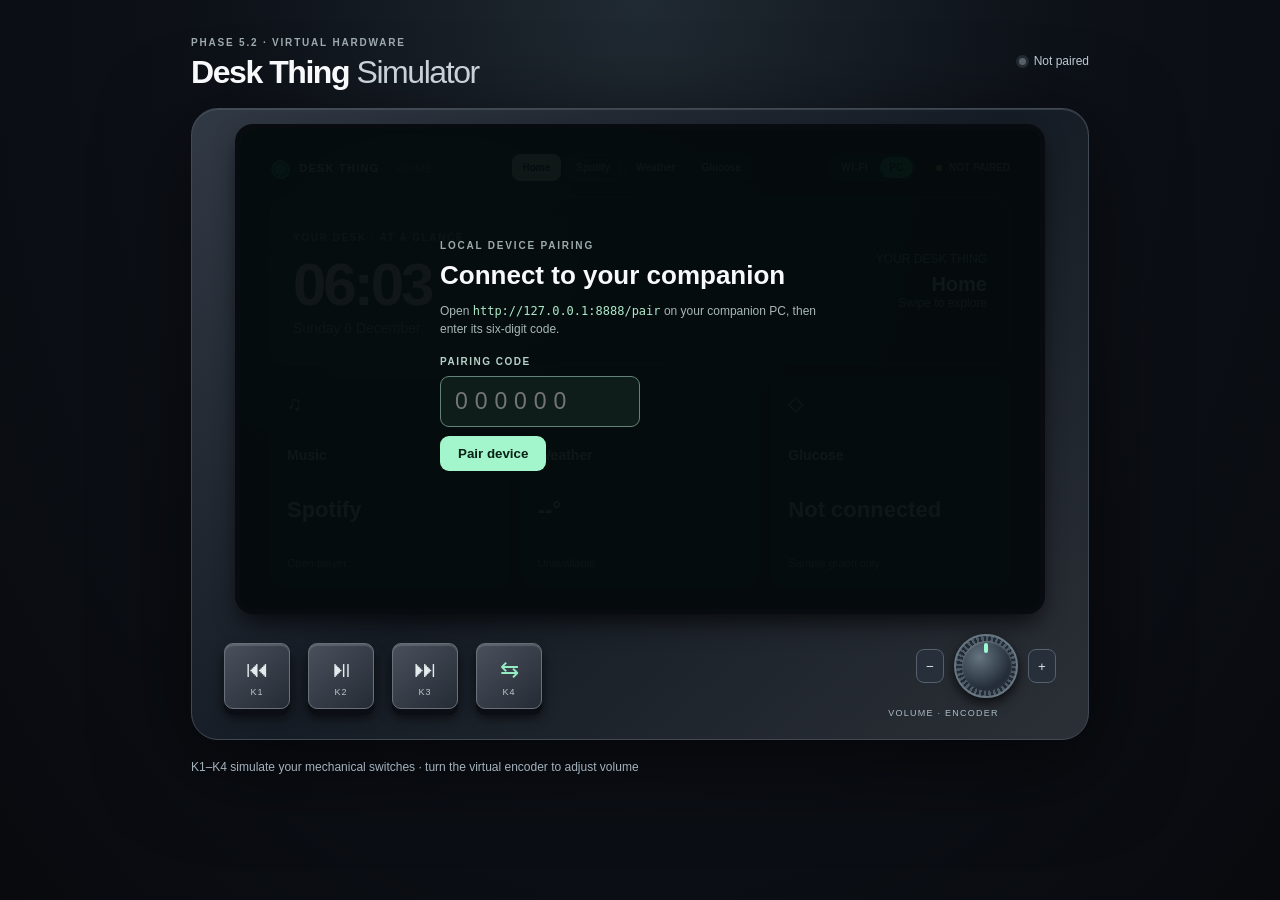
==== commit 87626ef5: "chore: cache-bust AUTO axis chart renderer v0.7" ====
--- a/templates/device.html
+++ b/templates/device.html
@@ -10,8 +10,8 @@
 <link rel="stylesheet" href="/static/desk-dashboard.css?v=0.5">
 <script src="/static/device.js?v=5.2" defer></script>
 <script src="/static/glucose-history.js?v=0.2" defer></script>
-<script src="/static/glucose-chart.js?v=0.5" defer></script>
-<script src="/static/desk-dashboard.js?v=0.5" defer></script>
+<script src="/static/glucose-chart.js?v=0.7" defer></script>
+<script src="/static/desk-dashboard.js?v=0.6" defer></script>
 </head>
 <body>
 <main class="simulator">
--- a/static/desk-dashboard.css
+++ b/static/desk-dashboard.css
@@ -307,6 +307,7 @@
 .screen #desk-glucose[data-glucose-view="live"] .desk-chart-head,
 .screen #desk-glucose[data-glucose-view="live"] .desk-plot,
 .screen #desk-glucose[data-glucose-view="live"] .desk-plot-axis{display:none}
+.screen #desk-glucose[data-glucose-view="both"] .desk-glucose-info{display:flex}
 .screen #desk-glucose[data-glucose-view="graph"] .desk-glucose-info{display:none}
 .screen #desk-glucose[data-glucose-view="graph"] .desk-chart-head{margin-top:10px}
 .screen #desk-glucose[data-glucose-view="live"] .desk-glucose-info{
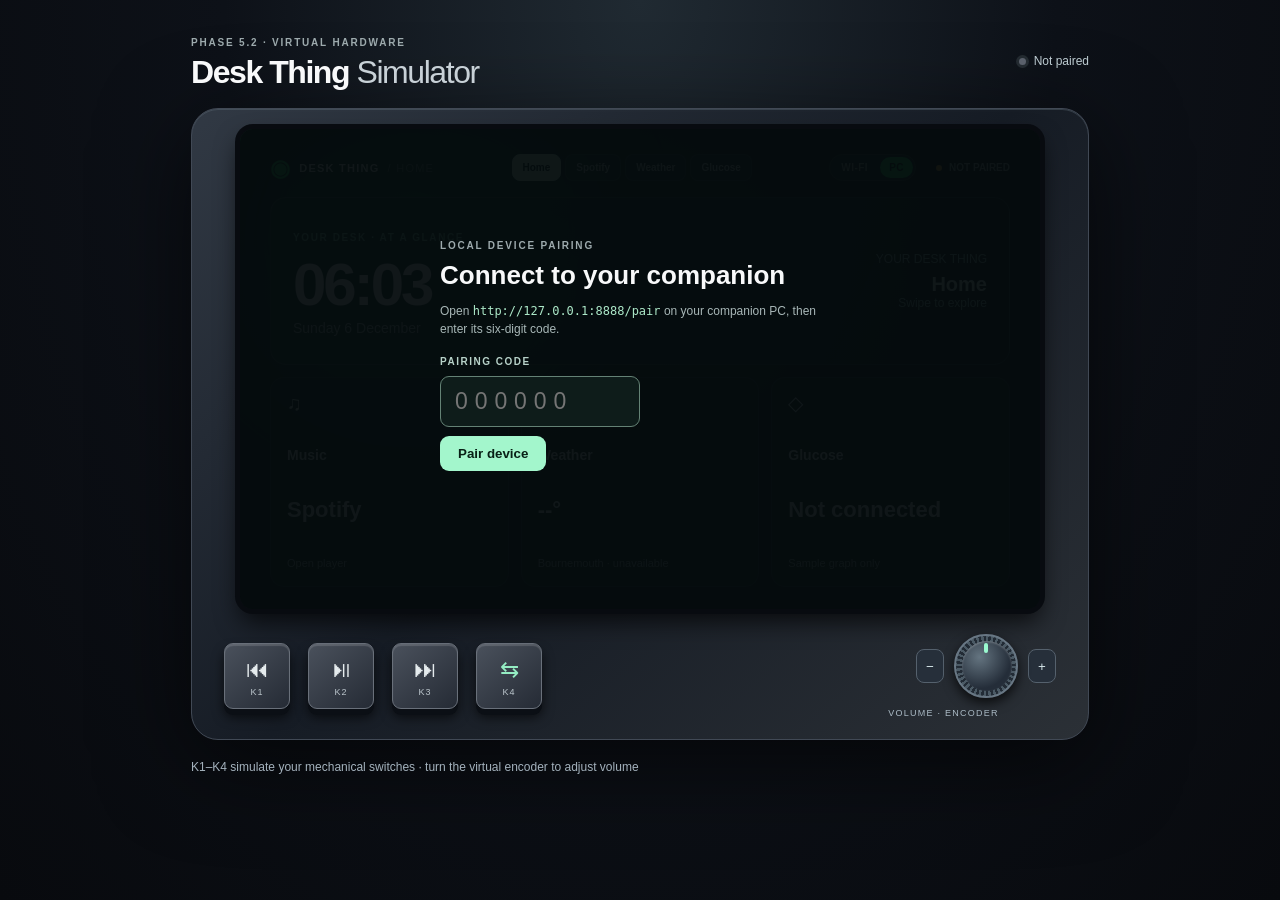
==== commit 87a275f1: "chore: refresh cached multi-dashboard files for Bournemouth 3-day weather" ====
--- a/templates/device.html
+++ b/templates/device.html
@@ -7,11 +7,11 @@
 <!-- The physical-device preview now uses the same screen design as the original player. -->
 <link rel="stylesheet" href="/static/ui.css?v=5.1">
 <link rel="stylesheet" href="/static/device.css?v=5.1">
-<link rel="stylesheet" href="/static/desk-dashboard.css?v=0.5">
+<link rel="stylesheet" href="/static/desk-dashboard.css?v=1.0">
 <script src="/static/device.js?v=5.2" defer></script>
 <script src="/static/glucose-history.js?v=0.2" defer></script>
-<script src="/static/glucose-chart.js?v=0.7" defer></script>
-<script src="/static/desk-dashboard.js?v=0.6" defer></script>
+<script src="/static/glucose-chart.js?v=0.8" defer></script>
+<script src="/static/desk-dashboard.js?v=1.0" defer></script>
 </head>
 <body>
 <main class="simulator">
--- a/static/desk-dashboard.css
+++ b/static/desk-dashboard.css
@@ -26,9 +26,6 @@
 .screen .desk-card .desk-card-icon{font-size:20px;line-height:1}
 .screen .desk-panel-head{display:flex;align-items:center;justify-content:space-between;gap:8px;margin-bottom:13px}
 .screen .desk-panel-head h2{font-size:23px;line-height:1.15;margin:3px 0 4px}
-.screen .desk-weather-search{display:flex;gap:6px;align-items:center}
-.screen .desk-weather-search input{width:136px;min-width:0;background:#11201c;border:1px solid #3b584e;color:#fff;border-radius:8px;padding:8px;font-size:12px}
-.screen .desk-weather-search button{background:#c7f7d9;color:#10251b;border:0;padding:8px 11px;border-radius:8px;font-size:11px;font-weight:700}
 .screen .desk-weather-current{display:grid;grid-template-columns:1.15fr 1fr;gap:14px}
 .screen .desk-weather-focus{border:1px solid #ffffff19;border-radius:13px;padding:16px;background:#132923bd;display:flex;align-items:center;gap:14px;min-height:126px}
 .screen .desk-weather-icon{font-size:52px;min-width:57px;text-align:center}
@@ -38,11 +35,17 @@
 .screen .desk-stat small{display:block;color:#9eb4aa;font-size:10px;margin-bottom:6px}
 .screen .desk-stat strong{font-size:16px;font-variant-numeric:tabular-nums}
 .screen .desk-forecast{margin-top:13px}
-.screen .desk-hourly{display:grid;grid-template-columns:repeat(5,minmax(0,1fr));gap:8px;margin-top:7px}
-.screen .desk-hour{border:1px solid #ffffff16;border-radius:9px;background:#101d1af0;padding:9px;text-align:center;min-width:0}
-.screen .desk-hour span{display:block;font-size:11px;color:#adc4ba}
-.screen .desk-hour strong{display:block;font-size:16px;margin:4px 0}
-.screen .desk-hour small{display:block;font-size:10px;color:#83bfac}
+.screen .desk-days{display:grid;grid-template-columns:repeat(3,minmax(0,1fr));gap:9px;margin-top:8px}
+.screen .desk-day{display:grid;grid-template-columns:minmax(0,1fr) auto;grid-template-areas:"name date" "condition condition" "temps rain";align-content:space-between;align-items:center;gap:7px 5px;min-width:0;min-height:88px;padding:10px 12px;border:1px solid #ffffff21;border-radius:11px;background:#12241fee}
+.screen .desk-day-name{grid-area:name;font-size:13px;font-weight:750;color:#ecfff3}
+.screen .desk-day-date{grid-area:date;font-size:10px;color:#a5c0b3}
+.screen .desk-day-conditions{grid-area:condition;display:flex;align-items:center;gap:7px;min-width:0}
+.screen .desk-day-icon{font-size:22px;line-height:1;color:#cef1dc}
+.screen .desk-day-description{font-size:11px;color:#bed2c4;overflow:hidden;text-overflow:ellipsis;white-space:nowrap}
+.screen .desk-day-temperatures{grid-area:temps;display:flex;align-items:baseline;gap:8px;font-variant-numeric:tabular-nums}
+.screen .desk-day-temperatures b{font-size:20px;color:#f6fff8}
+.screen .desk-day-temperatures span{font-size:13px;color:#9bb3a8}
+.screen .desk-day-rain{grid-area:rain;font-size:10px;color:#92d8bb;white-space:nowrap}
 .screen .desk-weather-note{margin-top:7px;color:#a2b8ad;font-size:10px}
 .screen .desk-glucose-info{display:flex;gap:15px;align-items:center;justify-content:space-between;padding:13px 17px;border:1px solid #42605a;border-radius:12px;background:#142c29}
 .screen .desk-glucose-info strong{font-size:22px}
@@ -74,9 +77,13 @@
  .screen .desk-weather-icon{font-size:clamp(19px,6vw,52px);min-width:0}
  .screen .desk-temp{font-size:clamp(18px,6vw,49px)}
  .screen .desk-stat{padding:5%}
- .screen .desk-hour{padding:5%}
- .screen .desk-weather-search input{width:clamp(75px,16vw,136px);font-size:9px;padding:5px}
- .screen .desk-weather-search button{font-size:9px;padding:6px}
+ .screen .desk-day{min-height:72px;padding:2.5%;gap:4px}
+ .screen .desk-day-name{font-size:clamp(8px,1.7vw,13px)}
+ .screen .desk-day-date,.screen .desk-day-rain{font-size:clamp(7px,1.25vw,10px)}
+ .screen .desk-day-icon{font-size:clamp(15px,2.8vw,22px)}
+ .screen .desk-day-description{font-size:clamp(7px,1.4vw,11px)}
+ .screen .desk-day-temperatures b{font-size:clamp(13px,2.5vw,20px)}
+ .screen .desk-day-temperatures span{font-size:clamp(9px,1.7vw,13px)}
  .screen .desk-plot{height:clamp(75px,19vw,155px)}
  .screen .desk-glucose-info{padding:2%}
  .screen .desk-glucose-info strong{font-size:clamp(13px,3vw,22px)}
@@ -353,3 +360,253 @@
   .screen #desk-glucose .desk-plot{min-height:45px;padding:1%}
   .screen #desk-glucose .desk-glucose-footer{font-size:clamp(6px,1vw,9px)}
 }
+
+
+/* v0.8 — Spotify-style two-column BOTH layout.
+ * The 800x480 background, header, Gluroo status and existing media controls
+ * remain unchanged. Only the internal Glucose screen layout is affected. */
+.screen #desk-glucose .desk-glucose-layout{
+  display:flex;
+  flex-direction:column;
+  flex:1 1 auto;
+  min-height:0;
+  min-width:0;
+}
+.screen #desk-glucose .desk-glucose-chart-column{
+  display:flex;
+  flex-direction:column;
+  flex:1 1 auto;
+  min-height:0;
+  min-width:0;
+}
+.screen #desk-glucose[data-glucose-view="live"] .desk-glucose-chart-column{
+  display:none;
+}
+.screen #desk-glucose[data-glucose-view="live"] .desk-glucose-layout{
+  flex:1 1 auto;
+}
+.screen #desk-glucose[data-glucose-view="graph"] .desk-glucose-chart-column{
+  flex:1 1 auto;
+}
+.screen #desk-glucose[data-glucose-view="both"] .desk-glucose-layout{
+  display:grid;
+  grid-template-columns:minmax(0, 218px) minmax(0,1fr);
+  align-items:stretch;
+  gap:17px;
+}
+.screen #desk-glucose[data-glucose-view="both"] .desk-glucose-info{
+  display:flex;
+  box-sizing:border-box;
+  aspect-ratio:1/1;
+  width:100%;
+  height:auto;
+  min-height:0;
+  max-height:218px;
+  align-self:center;
+  justify-content:center;
+  padding:15px 14px;
+  background:linear-gradient(135deg,#1e3a2fef,#10231eef 88%);
+  border:1px solid #ffffff20;
+  border-radius:12px;
+}
+.screen #desk-glucose[data-glucose-view="both"] .desk-glucose-primary{
+  width:100%;
+  min-width:0;
+}
+.screen #desk-glucose[data-glucose-view="both"] .desk-glucose-readout{
+  display:grid;
+  grid-template-columns:minmax(0,1fr) auto;
+  grid-template-rows:auto auto;
+  grid-template-areas:"reading trend" "unit trend";
+  align-items:center;
+  gap:0 4px;
+  white-space:nowrap;
+}
+.screen #desk-glucose[data-glucose-view="both"] .desk-glucose-readout strong{
+  grid-area:reading;
+  font-size:54px;
+  line-height:1;
+  letter-spacing:-1.8px;
+  min-width:0;
+}
+.screen #desk-glucose[data-glucose-view="both"] .desk-glucose-unit{
+  grid-area:unit;
+  align-self:start;
+  font-size:13px;
+  margin:5px 0 0;
+  color:#a9c8b6;
+}
+.screen #desk-glucose[data-glucose-view="both"] .desk-glucose-trend{
+  grid-area:trend;
+  align-self:center;
+  margin:0;
+  font-size:43px;
+  line-height:1;
+}
+.screen #desk-glucose[data-glucose-view="both"] .desk-glucose-reading-note{
+  font-size:10px;
+  line-height:1.5;
+  margin-top:17px;
+  white-space:normal;
+  overflow-wrap:break-word;
+  text-overflow:clip;
+}
+.screen #desk-glucose[data-glucose-view="both"] .desk-glucose-chart-column{
+  min-width:0;
+  min-height:0;
+  height:100%;
+  max-height:240px;
+  align-self:center;
+  justify-content:center;
+}
+.screen #desk-glucose[data-glucose-view="both"] .desk-chart-head{
+  flex:0 0 auto;
+  margin:3px 0 9px;
+  gap:4px;
+}
+.screen #desk-glucose[data-glucose-view="both"] .desk-chart-head strong{
+  font-size:10px;
+  white-space:nowrap;
+}
+.screen #desk-glucose[data-glucose-view="both"] .desk-chart-tools{gap:5px}
+.screen #desk-glucose[data-glucose-view="both"] .desk-chart-range{gap:3px}
+.screen #desk-glucose[data-glucose-view="both"] .desk-range{
+  min-width:0;
+  padding:5px 6px;
+  font-size:10px;
+}
+.screen #desk-glucose[data-glucose-view="both"] .desk-scale{
+  padding:5px 7px;
+  font-size:10px;
+}
+.screen #desk-glucose[data-glucose-view="both"] .desk-plot{
+  flex:1 1 auto;
+  min-height:170px;
+  max-height:none;
+  margin:0;
+  padding:4px 6px 2px;
+}
+.screen #desk-glucose[data-glucose-view="both"] .desk-plot svg{
+  width:100%;
+  height:100%;
+}
+/* Preserve graph-only, live-only and other dashboard page layouts. */
+@media(max-width:850px){
+  .screen #desk-glucose[data-glucose-view="both"] .desk-glucose-layout{
+    grid-template-columns:minmax(0,31%) minmax(0,1fr);
+    gap:2.2%;
+  }
+  .screen #desk-glucose[data-glucose-view="both"] .desk-glucose-info{
+    max-height:none;
+    padding:5% 6%;
+  }
+  .screen #desk-glucose[data-glucose-view="both"] .desk-glucose-readout strong{
+    font-size:clamp(27px,6.7vw,54px);
+  }
+  .screen #desk-glucose[data-glucose-view="both"] .desk-glucose-trend{
+    font-size:clamp(20px,5.1vw,43px);
+  }
+  .screen #desk-glucose[data-glucose-view="both"] .desk-glucose-unit{
+    font-size:clamp(8px,1.7vw,13px);
+  }
+  .screen #desk-glucose[data-glucose-view="both"] .desk-glucose-reading-note{
+    font-size:clamp(7px,1.25vw,10px);
+    margin-top:9%;
+  }
+  .screen #desk-glucose[data-glucose-view="both"] .desk-chart-head{
+    margin:1% 0 2%;
+  }
+  .screen #desk-glucose[data-glucose-view="both"] .desk-chart-head strong{
+    font-size:clamp(7px,1.2vw,10px);
+  }
+  .screen #desk-glucose[data-glucose-view="both"] .desk-range,
+  .screen #desk-glucose[data-glucose-view="both"] .desk-scale{
+    font-size:clamp(6px,1.1vw,10px);
+    padding:3px 4px;
+  }
+  .screen #desk-glucose[data-glucose-view="both"] .desk-plot{
+    min-height:105px;
+    padding:1%;
+  }
+}
+/* Narrow embedded simulator: stack instead of compressing an unreadable graph. */
+@media(max-width:610px){
+  .screen #desk-glucose[data-glucose-view="both"] .desk-glucose-layout{
+    display:flex;
+    flex-direction:column;
+    gap:4px;
+  }
+  .screen #desk-glucose[data-glucose-view="both"] .desk-glucose-info{
+    width:100%;
+    max-height:none;
+    aspect-ratio:auto;
+    padding:7px 9px;
+  }
+  .screen #desk-glucose[data-glucose-view="both"] .desk-glucose-readout{
+    display:flex;
+    flex-direction:row;
+    align-items:center;
+    gap:4px;
+  }
+  .screen #desk-glucose[data-glucose-view="both"] .desk-glucose-readout strong{
+    font-size:clamp(25px,6vw,37px);
+  }
+  .screen #desk-glucose[data-glucose-view="both"] .desk-glucose-trend{
+    margin-left:8px;
+    font-size:28px;
+  }
+  .screen #desk-glucose[data-glucose-view="both"] .desk-glucose-reading-note{
+    margin-top:3px;
+  }
+  .screen #desk-glucose[data-glucose-view="both"] .desk-glucose-chart-column{
+    flex:1 1 auto;
+    height:auto;
+    max-height:none;
+    min-height:0;
+  }
+  .screen #desk-glucose[data-glucose-view="both"] .desk-plot{
+    min-height:50px;
+  }
+}
+
+
+/* v0.9 — Align the BOTH graph border to the LIVE tile border.
+   Its heading/controls are positioned above the graph, not in the chart
+   column's layout flow. Nothing changes for GRAPH or LIVE view modes. */
+.screen #desk-glucose[data-glucose-view="both"] .desk-glucose-chart-column{
+  position:relative;
+  height:calc(100% - 22px);
+  max-height:218px;
+  align-self:center;
+  justify-content:stretch;
+}
+.screen #desk-glucose[data-glucose-view="both"] .desk-chart-head{
+  position:absolute;
+  left:0;
+  right:0;
+  bottom:calc(100% + 7px);
+  margin:0;
+  min-height:0;
+  z-index:2;
+}
+.screen #desk-glucose[data-glucose-view="both"] .desk-plot{
+  flex:1 1 auto;
+  height:100%;
+  min-height:0;
+}
+/* On tiny embedded previews BOTH stacks; restore normal heading flow. */
+@media(max-width:610px){
+  .screen #desk-glucose[data-glucose-view="both"] .desk-glucose-chart-column{
+    position:static;
+    height:auto;
+    max-height:none;
+  }
+  .screen #desk-glucose[data-glucose-view="both"] .desk-chart-head{
+    position:static;
+    margin:1% 0 2%;
+  }
+  .screen #desk-glucose[data-glucose-view="both"] .desk-plot{
+    height:auto;
+    min-height:50px;
+  }
+}
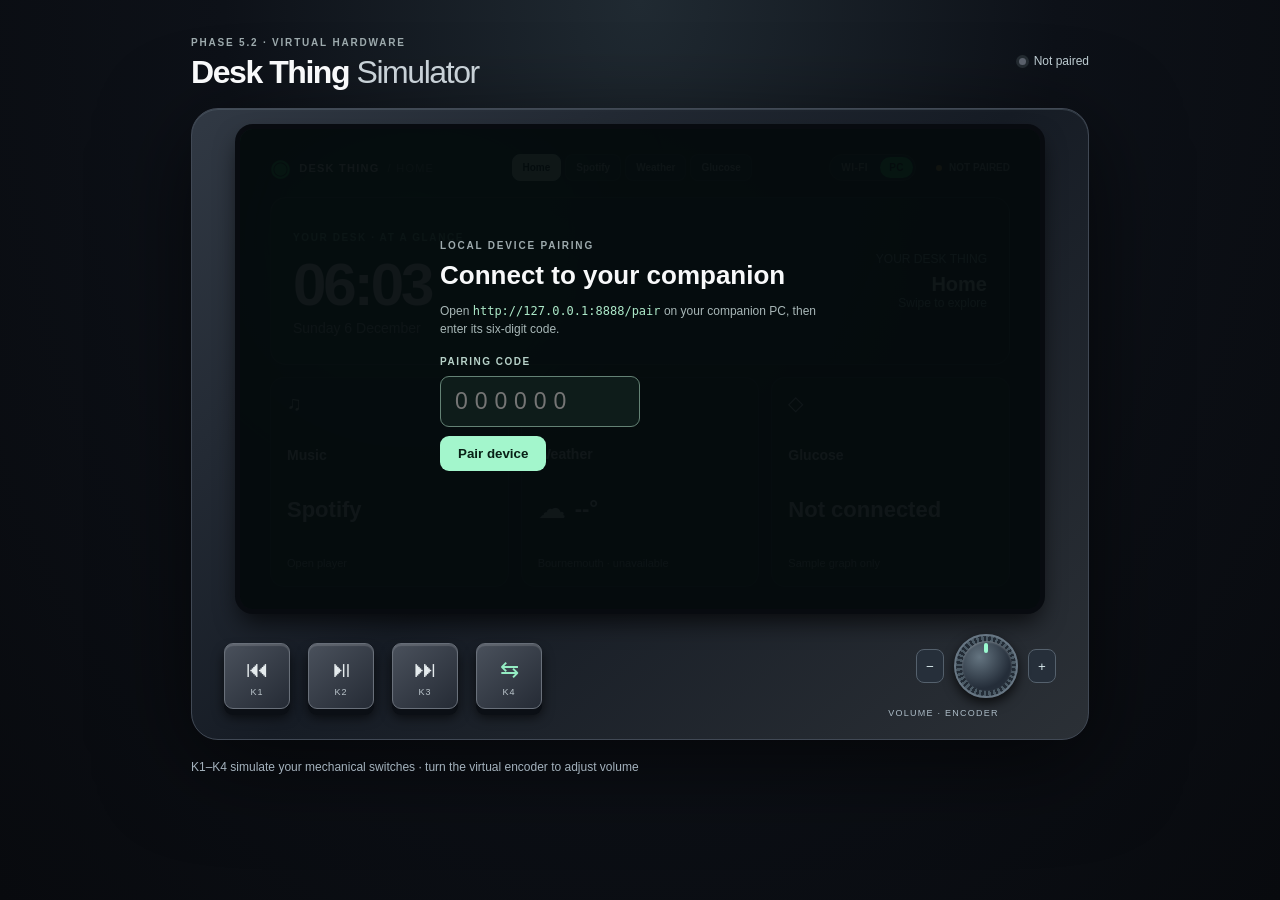
==== commit 04220484: "chore: invalidate Weather/Home cached styling and logic for v1.1" ====
--- a/templates/device.html
+++ b/templates/device.html
@@ -7,11 +7,11 @@
 <!-- The physical-device preview now uses the same screen design as the original player. -->
 <link rel="stylesheet" href="/static/ui.css?v=5.1">
 <link rel="stylesheet" href="/static/device.css?v=5.1">
-<link rel="stylesheet" href="/static/desk-dashboard.css?v=1.0">
+<link rel="stylesheet" href="/static/desk-dashboard.css?v=1.1">
 <script src="/static/device.js?v=5.2" defer></script>
 <script src="/static/glucose-history.js?v=0.2" defer></script>
 <script src="/static/glucose-chart.js?v=0.8" defer></script>
-<script src="/static/desk-dashboard.js?v=1.0" defer></script>
+<script src="/static/desk-dashboard.js?v=1.1" defer></script>
 </head>
 <body>
 <main class="simulator">
--- a/static/desk-dashboard.css
+++ b/static/desk-dashboard.css
@@ -610,3 +610,44 @@
     min-height:50px;
   }
 }
+
+
+/* Dashboard v1.1 — keep Bournemouth source/updated footer inside the 800x480
+   screen. Scope reductions to Weather so accepted Glucose/Spotify stay intact. */
+.screen #desk-weather{display:flex;flex-direction:column;min-height:0}
+.screen #desk-weather .desk-panel-head{flex:0 0 auto;margin-bottom:8px}
+.screen #desk-weather .desk-weather-current{flex:0 0 auto;gap:10px}
+.screen #desk-weather .desk-weather-focus{min-height:106px;padding:10px 14px}
+.screen #desk-weather .desk-weather-meta{gap:6px}
+.screen #desk-weather .desk-stat{padding:7px 9px}
+.screen #desk-weather .desk-stat small{margin-bottom:5px}
+.screen #desk-weather .desk-forecast{flex:0 0 auto;margin-top:8px}
+.screen #desk-weather .desk-days{margin-top:6px}
+.screen #desk-weather .desk-day{min-height:72px;padding:7px 9px;gap:4px}
+.screen #desk-weather .desk-weather-note{flex:0 0 auto;margin-top:6px;font-size:9px;line-height:1.3;white-space:normal}
+
+/* Actual condition icon beside the Home temperature, not a fixed sunny glyph. */
+.screen .desk-home-weather-reading,
+.screen .desk-home-glucose-reading{
+  display:flex;align-items:center;gap:9px;min-width:0;width:100%;
+}
+.screen .desk-home-weather-reading .desk-card-value,
+.screen .desk-home-glucose-reading .desk-card-value{
+  flex:0 1 auto;width:auto;min-width:0;
+}
+.screen .desk-home-weather-symbol{
+  flex:none;font-size:28px;line-height:1;color:#e6f8ed;
+}
+.screen .desk-home-glucose-arrow{
+  flex:none;font-size:29px;line-height:1;color:#92ecc0;font-weight:650;
+}
+.screen .desk-home-glucose-arrow[hidden]{display:none}
+@media(max-width:850px){
+  .screen #desk-weather .desk-weather-focus{min-height:0;padding:2.3%}
+  .screen #desk-weather .desk-stat{padding:4%}
+  .screen #desk-weather .desk-day{padding:2.3%;min-height:67px;gap:3px}
+  .screen .desk-home-weather-reading,
+  .screen .desk-home-glucose-reading{gap:5px}
+  .screen .desk-home-weather-symbol{font-size:clamp(17px,3.6vw,28px)}
+  .screen .desk-home-glucose-arrow{font-size:clamp(18px,4vw,29px)}
+}
